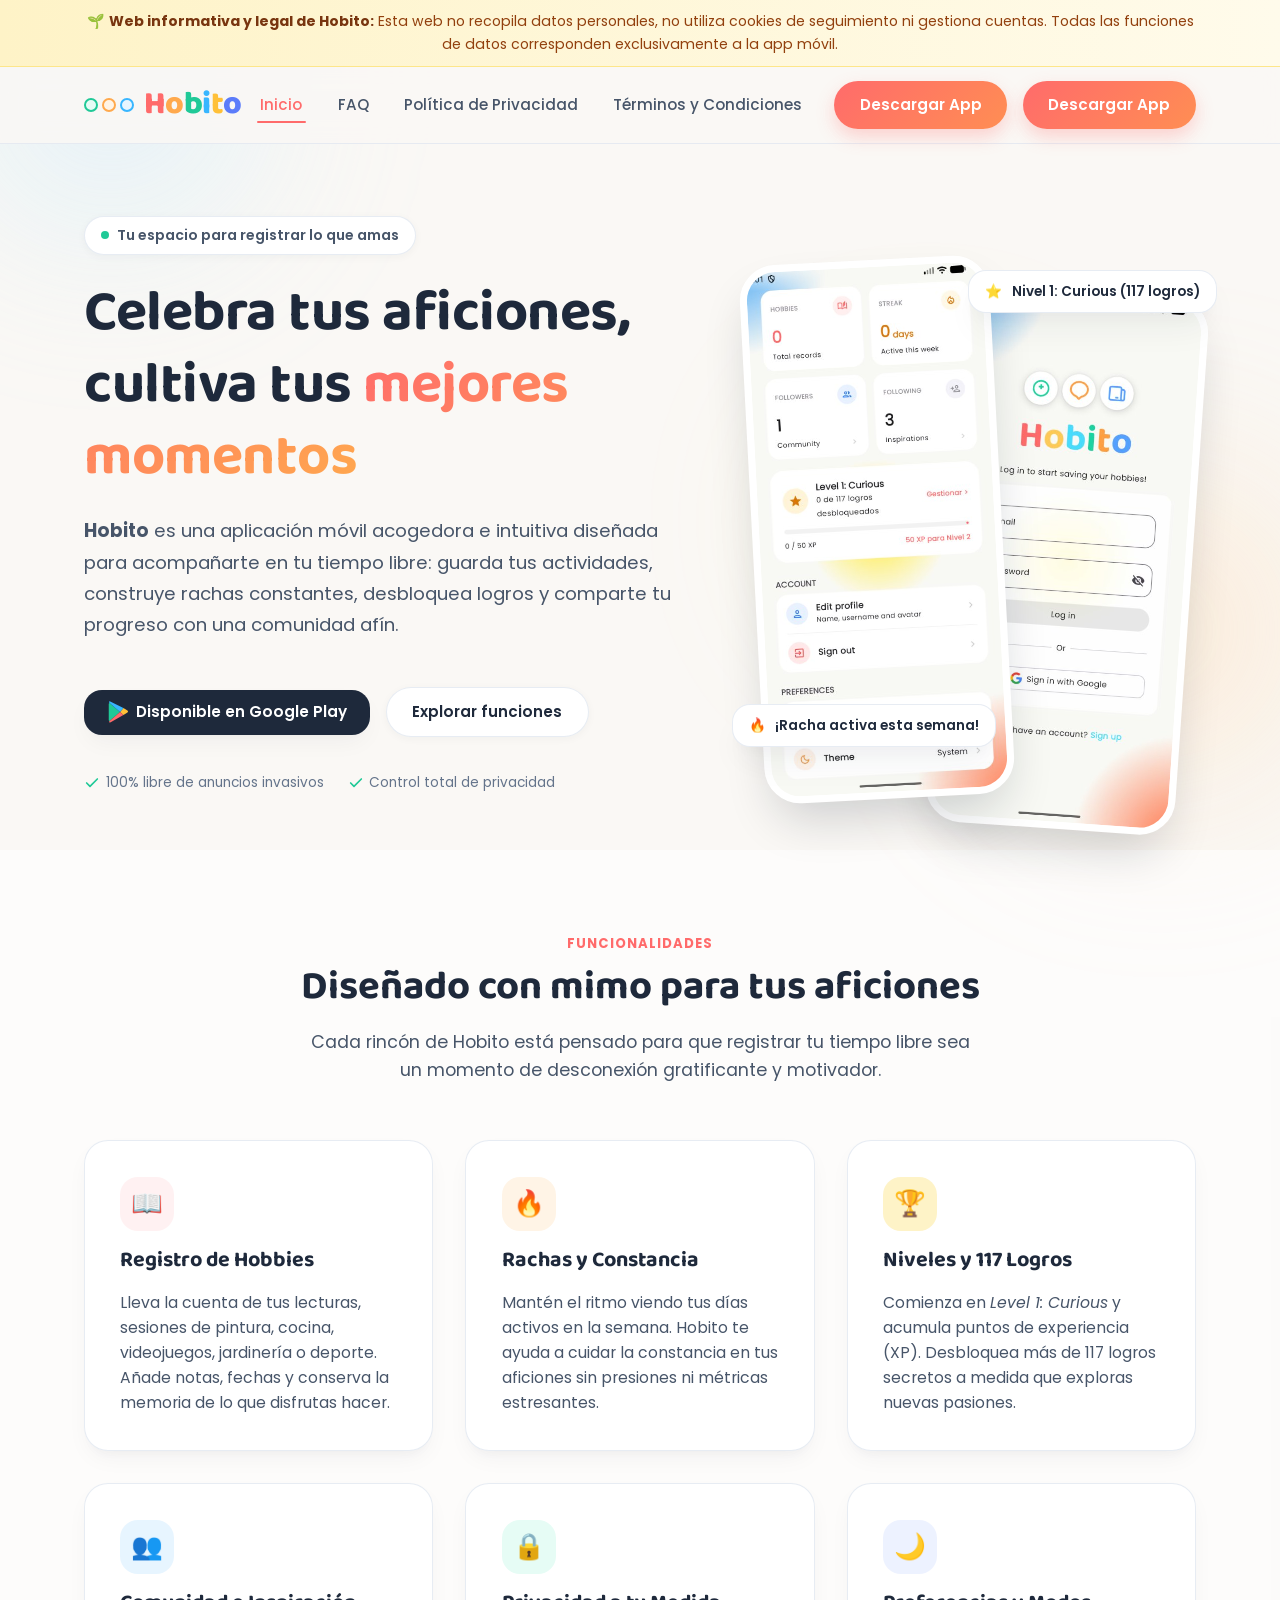
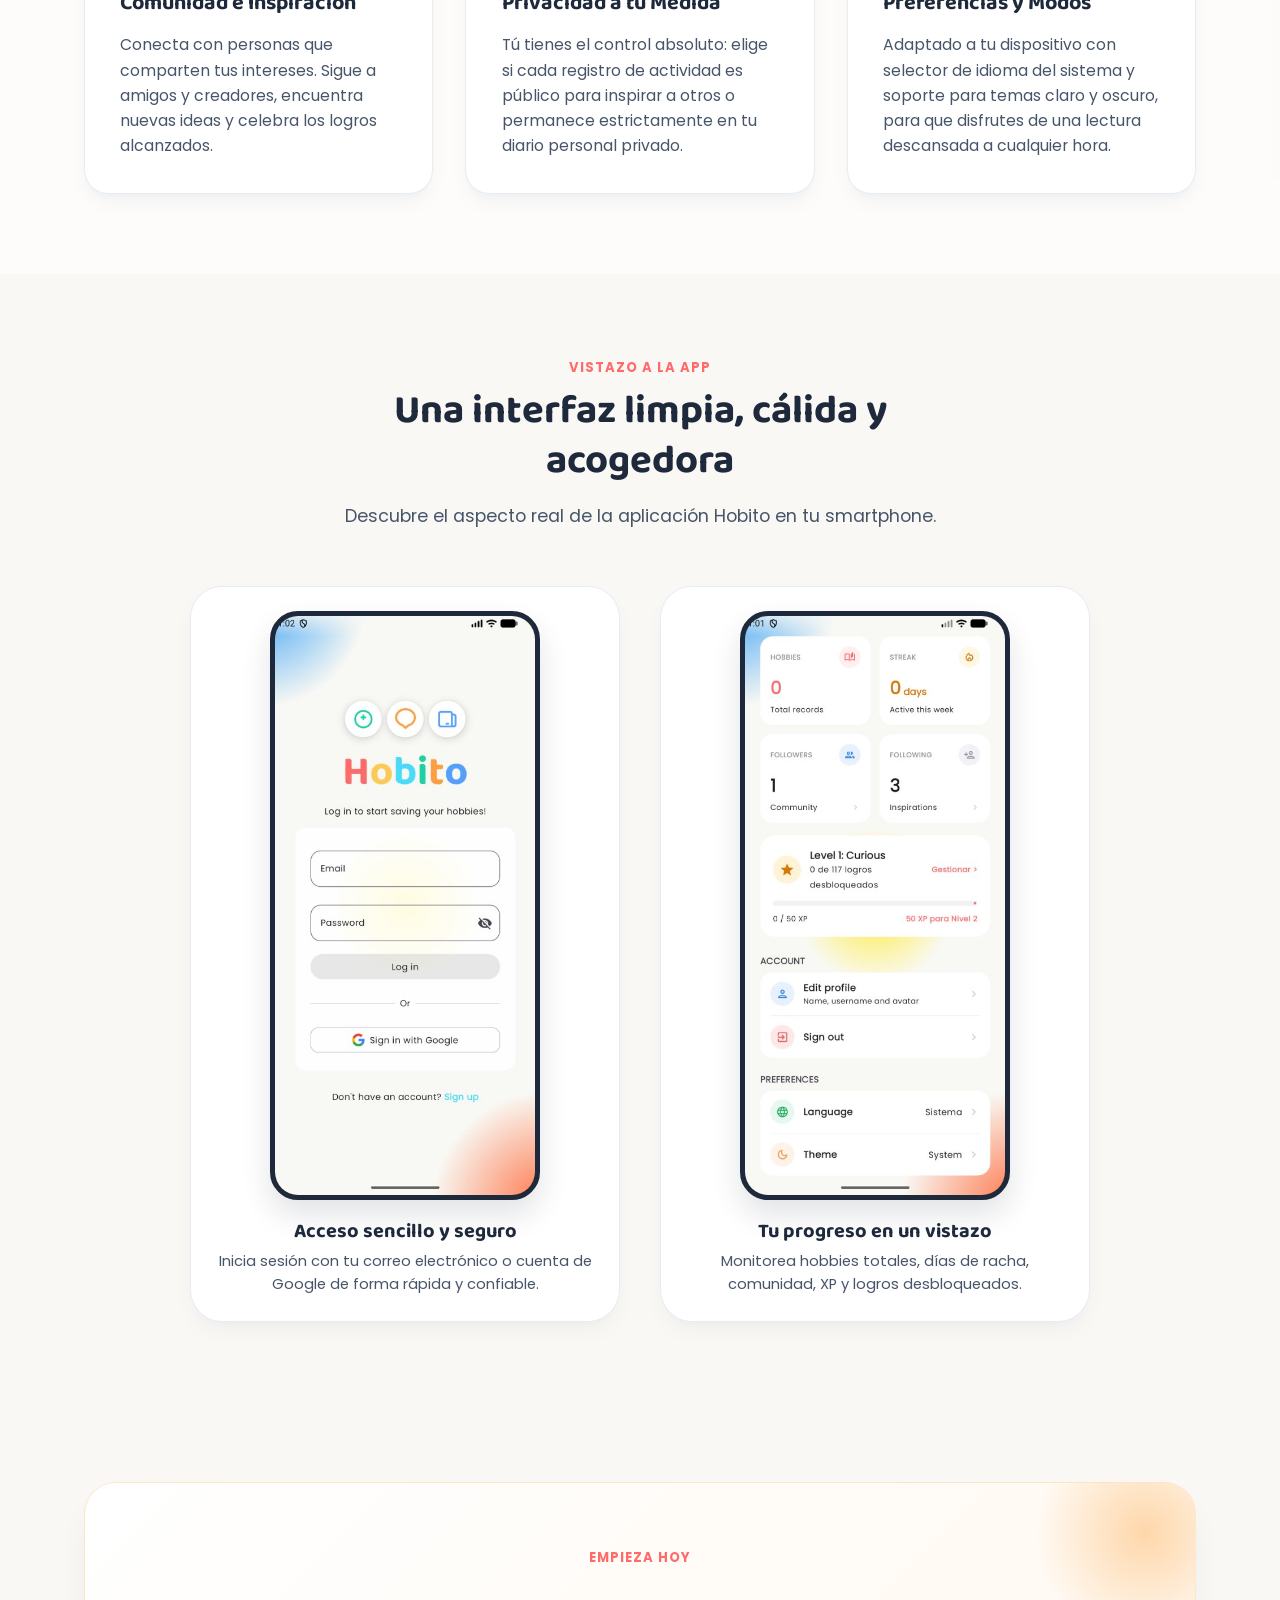
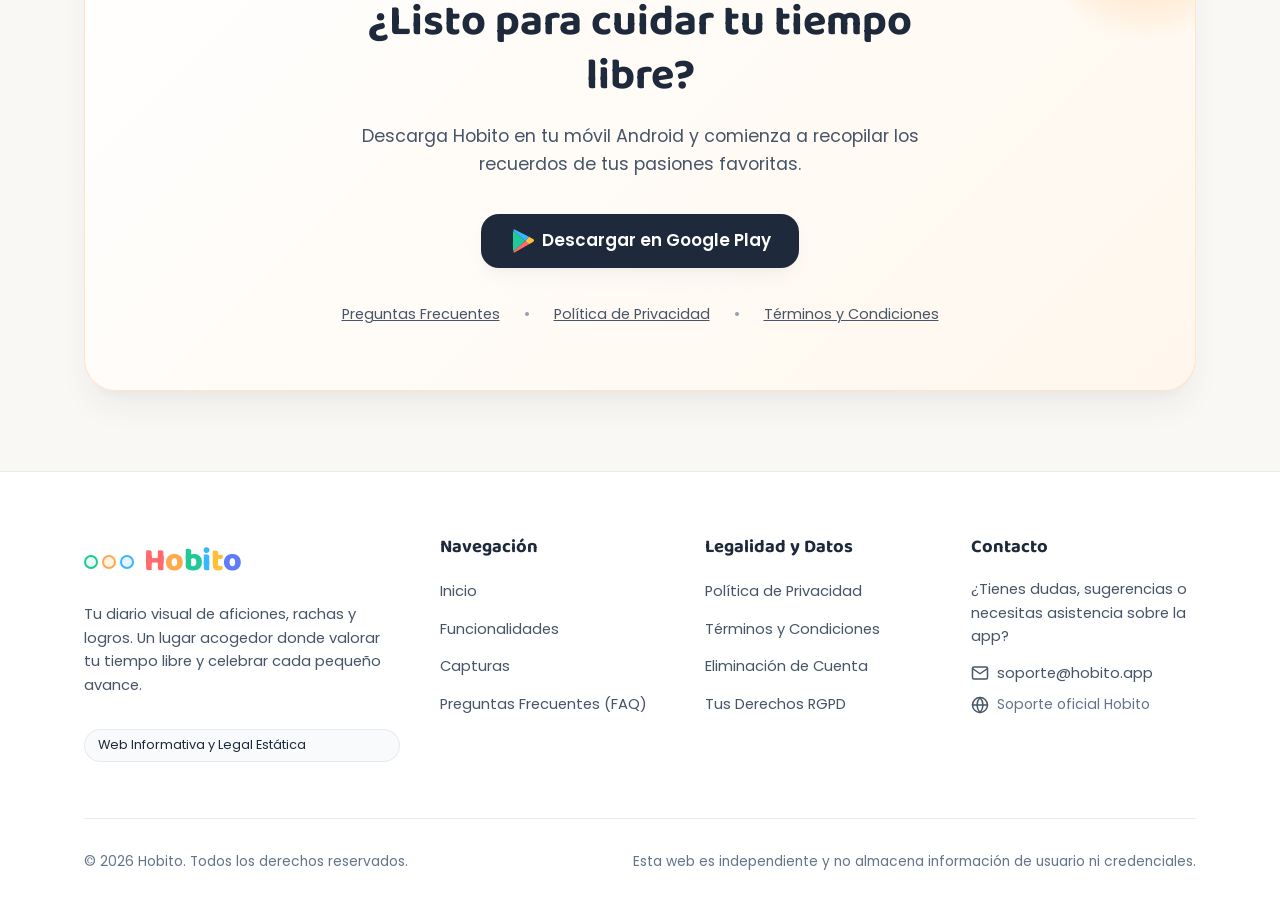
==== index.html @ b6a89dc4 "Create basic informative web" ====
<!DOCTYPE html>
<html lang="es">
<head>
  <meta charset="UTF-8">
  <meta name="viewport" content="width=device-width, initial-scale=1.0">
  <title>Hobito - Tu diario de hobbies, rachas y logros</title>
  <meta name="description" content="Hobito es la aplicación móvil para el registro y seguimiento de tus hobbies y aficiones. Controla tus rachas, desbloquea logros y comparte tu inspiración.">
  <meta name="keywords" content="Hobito, hobbies, seguimiento de hobbies, app de hábitos, rachas, logros, actividades personales">
  <meta name="author" content="Hobito">
  <meta name="robots" content="index, follow">

  <!-- Open Graph / Redes Sociales -->
  <meta property="og:type" content="website">
  <meta property="og:url" content="https://hobito.app/">
  <meta property="og:title" content="Hobito - Tu diario de hobbies, rachas y logros">
  <meta property="og:description" content="Descubre Hobito, la app móvil para registrar aficiones, medir rachas, desbloquear logros y conectar con entusiastas.">
  <meta property="og:image" content="assets/images/og-image.svg">

  <!-- Twitter Card -->
  <meta name="twitter:card" content="summary_large_image">
  <meta name="twitter:title" content="Hobito - App de seguimiento de hobbies">
  <meta name="twitter:description" content="Registra tus aficiones, desbloquea logros y cuida tu tiempo personal con Hobito.">
  <meta name="twitter:image" content="assets/images/og-image.svg">

  <!-- Favicon -->
  <link rel="icon" type="image/svg+xml" href="favicon.svg">
  <link rel="apple-touch-icon" href="favicon.svg">

  <!-- Estilos compartidos -->
  <link rel="stylesheet" href="assets/css/styles.css">
</head>
<body>

  <!-- Destellos ambientales inspirados en el diseño de la app -->
  <div class="ambient-glow ambient-glow-top-left" aria-hidden="true"></div>
  <div class="ambient-glow ambient-glow-bottom-right" aria-hidden="true"></div>
  <div class="ambient-glow ambient-glow-center" aria-hidden="true"></div>

  <!-- Banner informativo sobre naturaleza legal y estática -->
  <aside class="legal-disclaimer-banner" role="note">
    <div class="container">
      🌱 <strong>Web informativa y legal de Hobito:</strong> Esta web no recopila datos personales, no utiliza cookies de seguimiento ni gestiona cuentas. Todas las funciones de datos corresponden exclusivamente a la app móvil.
    </div>
  </aside>

  <!-- Barra de navegación principal -->
  <header class="site-header">
    <div class="container navbar">
      <a href="index.html" class="brand-logo" aria-label="Hobito - Inicio">
        <div class="brand-bubbles" aria-hidden="true">
          <span class="bubble-mini bubble-mint"></span>
          <span class="bubble-mini bubble-orange"></span>
          <span class="bubble-mini bubble-blue"></span>
        </div>
        <div class="brand-text">
          <span class="c-h">H</span><span class="c-o1">o</span><span class="c-b">b</span><span class="c-i">i</span><span class="c-t">t</span><span class="c-o2">o</span>
        </div>
      </a>

      <!-- Botón hamburguesa móvil -->
      <button class="nav-toggle" aria-label="Abrir menú de navegación" aria-expanded="false" aria-controls="primary-nav">
        <span></span>
        <span></span>
        <span></span>
      </button>

      <!-- Menú de enlaces -->
      <nav id="primary-nav" class="nav-menu" aria-label="Navegación principal">
        <a href="index.html" class="nav-link active" aria-current="page">Inicio</a>
        <a href="faq.html" class="nav-link">FAQ</a>
        <a href="privacy-policy.html" class="nav-link">Política de Privacidad</a>
        <a href="terms-and-conditions.html" class="nav-link">Términos y Condiciones</a>
        <div class="nav-cta-mobile">
          <a href="#descargar" class="btn btn-primary" style="width: 100%;">Descargar App</a>
        </div>
      </nav>

      <div class="nav-cta">
        <a href="#descargar" class="btn btn-primary">Descargar App</a>
      </div>
    </div>
  </header>

  <main id="main-content">
    <!-- Hero Section -->
    <section class="hero">
      <div class="container hero-grid">
        <div class="hero-content">
          <div class="pill-tag">
            <span class="icon-dot"></span>
            <span>Tu espacio para registrar lo que amas</span>
          </div>

          <h1 class="hero-title">
            Celebra tus aficiones, cultiva tus <span class="highlight-gradient">mejores momentos</span>
          </h1>

          <p class="hero-description">
            <strong>Hobito</strong> es una aplicación móvil acogedora e intuitiva diseñada para acompañarte en tu tiempo libre: guarda tus actividades, construye rachas constantes, desbloquea logros y comparte tu progreso con una comunidad afín.
          </p>

          <div class="hero-actions">
            <!-- Enlace a Google Play Store configurable -->
            <a href="https://play.google.com/store/apps/details?id=com.hobito.app" class="btn btn-play-store" data-play-store-link target="_blank" rel="noopener noreferrer" aria-label="Descargar Hobito en Google Play Store">
              <svg width="22" height="22" viewBox="0 0 24 24" fill="none" xmlns="http://www.w3.org/2000/svg" aria-hidden="true">
                <path d="M3.6 1.8L15.3 12L3.6 22.2C3.2 21.8 3 21.1 3 20.3V3.7C3 2.9 3.2 2.2 3.6 1.8Z" fill="#20C997"/>
                <path d="M15.3 12L19 15.2L23 12.9C24.4 12.1 24.4 10.8 23 10L19 7.7L15.3 12Z" fill="#FFC038"/>
                <path d="M3.6 1.8L15.3 12L19 7.7L4.6 0.6C4.2 0.3 3.9 0.3 3.6 0.5C3.3 0.7 3.6 1.8 3.6 1.8Z" fill="#38B6FF"/>
                <path d="M3.6 22.2L15.3 12L19 15.2L4.6 23.4C3.8 23.8 3.2 23.3 3.6 22.2Z" fill="#FF6B6B"/>
              </svg>
              <span>Disponible en Google Play</span>
            </a>

            <a href="#caracteristicas" class="btn btn-secondary">
              Explorar funciones
            </a>
          </div>

          <div class="hero-notes">
            <span class="hero-note-item">
              <svg width="16" height="16" viewBox="0 0 24 24" fill="none" stroke="#20C997" stroke-width="2.5" stroke-linecap="round" stroke-linejoin="round" aria-hidden="true"><polyline points="20 6 9 17 4 12"></polyline></svg>
              100% libre de anuncios invasivos
            </span>
            <span class="hero-note-item">
              <svg width="16" height="16" viewBox="0 0 24 24" fill="none" stroke="#20C997" stroke-width="2.5" stroke-linecap="round" stroke-linejoin="round" aria-hidden="true"><polyline points="20 6 9 17 4 12"></polyline></svg>
              Control total de privacidad
            </span>
          </div>
        </div>

        <!-- Visual Mockup con capturas reales -->
        <div class="hero-mockup-wrapper">
          <div class="screens-duo">
            <!-- Captura de Perfil y Niveles -->
            <div class="phone-card phone-card-front">
              <img src="assets/images/app-profile.jpg" alt="Pantalla de perfil, estadísticas y niveles en Hobito" width="250" height="540" loading="eager">
            </div>

            <!-- Captura de Bienvenida y Login -->
            <div class="phone-card phone-card-back">
              <img src="assets/images/app-login.jpg" alt="Pantalla de inicio de sesión de Hobito" width="250" height="540" loading="lazy">
            </div>

            <!-- Badges flotantes -->
            <div class="floating-badge floating-badge-1">
              <span>🔥</span>
              <span>¡Racha activa esta semana!</span>
            </div>

            <div class="floating-badge floating-badge-2">
              <span>⭐</span>
              <span>Nivel 1: Curious (117 logros)</span>
            </div>
          </div>
        </div>
      </div>
    </section>

    <!-- Sección de Funcionalidades Principales -->
    <section id="caracteristicas" class="section section-muted">
      <div class="container">
        <div class="section-header">
          <span class="section-badge">Funcionalidades</span>
          <h2 class="section-title">Diseñado con mimo para tus aficiones</h2>
          <p class="section-subtitle">
            Cada rincón de Hobito está pensado para que registrar tu tiempo libre sea un momento de desconexión gratificante y motivador.
          </p>
        </div>

        <div class="features-grid">
          <!-- Card 1 -->
          <article class="feature-card">
            <div class="feature-icon-box icon-box-coral">
              <span>📖</span>
            </div>
            <h3 class="feature-title">Registro de Hobbies</h3>
            <p class="feature-text">
              Lleva la cuenta de tus lecturas, sesiones de pintura, cocina, videojuegos, jardinería o deporte. Añade notas, fechas y conserva la memoria de lo que disfrutas hacer.
            </p>
          </article>

          <!-- Card 2 -->
          <article class="feature-card">
            <div class="feature-icon-box icon-box-peach">
              <span>🔥</span>
            </div>
            <h3 class="feature-title">Rachas y Constancia</h3>
            <p class="feature-text">
              Mantén el ritmo viendo tus días activos en la semana. Hobito te ayuda a cuidar la constancia en tus aficiones sin presiones ni métricas estresantes.
            </p>
          </article>

          <!-- Card 3 -->
          <article class="feature-card">
            <div class="feature-icon-box icon-box-amber">
              <span>🏆</span>
            </div>
            <h3 class="feature-title">Niveles y 117 Logros</h3>
            <p class="feature-text">
              Comienza en <em>Level 1: Curious</em> y acumula puntos de experiencia (XP). Desbloquea más de 117 logros secretos a medida que exploras nuevas pasiones.
            </p>
          </article>

          <!-- Card 4 -->
          <article class="feature-card">
            <div class="feature-icon-box icon-box-sky">
              <span>👥</span>
            </div>
            <h3 class="feature-title">Comunidad e Inspiración</h3>
            <p class="feature-text">
              Conecta con personas que comparten tus intereses. Sigue a amigos y creadores, encuentra nuevas ideas y celebra los logros alcanzados.
            </p>
          </article>

          <!-- Card 5 -->
          <article class="feature-card">
            <div class="feature-icon-box icon-box-mint">
              <span>🔒</span>
            </div>
            <h3 class="feature-title">Privacidad a tu Medida</h3>
            <p class="feature-text">
              Tú tienes el control absoluto: elige si cada registro de actividad es público para inspirar a otros o permanece estrictamente en tu diario personal privado.
            </p>
          </article>

          <!-- Card 6 -->
          <article class="feature-card">
            <div class="feature-icon-box icon-box-royal">
              <span>🌙</span>
            </div>
            <h3 class="feature-title">Preferencias y Modos</h3>
            <p class="feature-text">
              Adaptado a tu dispositivo con selector de idioma del sistema y soporte para temas claro y oscuro, para que disfrutes de una lectura descansada a cualquier hora.
            </p>
          </article>
        </div>
      </div>
    </section>

    <!-- Sección de Capturas de Pantalla -->
    <section id="capturas" class="section screenshots-section">
      <div class="container">
        <div class="section-header">
          <span class="section-badge">Vistazo a la App</span>
          <h2 class="section-title">Una interfaz limpia, cálida y acogedora</h2>
          <p class="section-subtitle">
            Descubre el aspecto real de la aplicación Hobito en tu smartphone.
          </p>
        </div>

        <div class="screenshots-grid">
          <!-- Captura 1 -->
          <div class="screenshot-item">
            <div class="screenshot-frame">
              <img src="assets/images/app-login.jpg" alt="Captura de pantalla de bienvenida y login en Hobito" width="270" height="580" loading="lazy">
            </div>
            <div class="screenshot-caption">
              <h4>Acceso sencillo y seguro</h4>
              <p>Inicia sesión con tu correo electrónico o cuenta de Google de forma rápida y confiable.</p>
            </div>
          </div>

          <!-- Captura 2 -->
          <div class="screenshot-item">
            <div class="screenshot-frame">
              <img src="assets/images/app-profile.jpg" alt="Captura de pantalla del perfil y niveles de Hobito" width="270" height="580" loading="lazy">
            </div>
            <div class="screenshot-caption">
              <h4>Tu progreso en un vistazo</h4>
              <p>Monitorea hobbies totales, días de racha, comunidad, XP y logros desbloqueados.</p>
            </div>
          </div>
        </div>
      </div>
    </section>

    <!-- Sección de Llamada a la Acción (CTA Descarga) -->
    <section id="descargar" class="section">
      <div class="container">
        <div class="cta-box">
          <div class="cta-inner">
            <span class="section-badge">Empieza hoy</span>
            <h2 class="cta-title">¿Listo para cuidar tu tiempo libre?</h2>
            <p class="cta-text">
              Descarga Hobito en tu móvil Android y comienza a recopilar los recuerdos de tus pasiones favoritas.
            </p>

            <a href="https://play.google.com/store/apps/details?id=com.hobito.app" class="btn btn-play-store" data-play-store-link target="_blank" rel="noopener noreferrer" style="font-size: 1.05rem; padding: 0.85rem 1.8rem;">
              <svg width="24" height="24" viewBox="0 0 24 24" fill="none" xmlns="http://www.w3.org/2000/svg" aria-hidden="true">
                <path d="M3.6 1.8L15.3 12L3.6 22.2C3.2 21.8 3 21.1 3 20.3V3.7C3 2.9 3.2 2.2 3.6 1.8Z" fill="#20C997"/>
                <path d="M15.3 12L19 15.2L23 12.9C24.4 12.1 24.4 10.8 23 10L19 7.7L15.3 12Z" fill="#FFC038"/>
                <path d="M3.6 1.8L15.3 12L19 7.7L4.6 0.6C4.2 0.3 3.9 0.3 3.6 0.5C3.3 0.7 3.6 1.8 3.6 1.8Z" fill="#38B6FF"/>
                <path d="M3.6 22.2L15.3 12L19 15.2L4.6 23.4C3.8 23.8 3.2 23.3 3.6 22.2Z" fill="#FF6B6B"/>
              </svg>
              <span>Descargar en Google Play</span>
            </a>

            <div style="display: flex; gap: 1.5rem; flex-wrap: wrap; justify-content: center; margin-top: 1rem; font-size: 0.9rem;">
              <a href="faq.html" style="color: var(--text-secondary); text-decoration: underline;">Preguntas Frecuentes</a>
              <span style="color: var(--text-light);">•</span>
              <a href="privacy-policy.html" style="color: var(--text-secondary); text-decoration: underline;">Política de Privacidad</a>
              <span style="color: var(--text-light);">•</span>
              <a href="terms-and-conditions.html" style="color: var(--text-secondary); text-decoration: underline;">Términos y Condiciones</a>
            </div>
          </div>
        </div>
      </div>
    </section>
  </main>

  <!-- Pie de página común -->
  <footer class="site-footer">
    <div class="container">
      <div class="footer-grid">
        <!-- Columna 1: Marca -->
        <div class="footer-brand">
          <a href="index.html" class="brand-logo" aria-label="Hobito - Inicio">
            <div class="brand-bubbles" aria-hidden="true">
              <span class="bubble-mini bubble-mint"></span>
              <span class="bubble-mini bubble-orange"></span>
              <span class="bubble-mini bubble-blue"></span>
            </div>
            <div class="brand-text">
              <span class="c-h">H</span><span class="c-o1">o</span><span class="c-b">b</span><span class="c-i">i</span><span class="c-t">t</span><span class="c-o2">o</span>
            </div>
          </a>
          <p class="footer-description">
            Tu diario visual de aficiones, rachas y logros. Un lugar acogedor donde valorar tu tiempo libre y celebrar cada pequeño avance.
          </p>
          <span class="footer-legal-tag">Web Informativa y Legal Estática</span>
        </div>

        <!-- Columna 2: Navegación -->
        <div>
          <h4 class="footer-col-title">Navegación</h4>
          <ul class="footer-links">
            <li><a href="index.html" class="footer-link">Inicio</a></li>
            <li><a href="#caracteristicas" class="footer-link">Funcionalidades</a></li>
            <li><a href="#capturas" class="footer-link">Capturas</a></li>
            <li><a href="faq.html" class="footer-link">Preguntas Frecuentes (FAQ)</a></li>
          </ul>
        </div>

        <!-- Columna 3: Información Legal -->
        <div>
          <h4 class="footer-col-title">Legalidad y Datos</h4>
          <ul class="footer-links">
            <li><a href="privacy-policy.html" class="footer-link">Política de Privacidad</a></li>
            <li><a href="terms-and-conditions.html" class="footer-link">Términos y Condiciones</a></li>
            <li><a href="privacy-policy.html#eliminacion-cuenta" class="footer-link">Eliminación de Cuenta</a></li>
            <li><a href="privacy-policy.html#derechos-rgpd" class="footer-link">Tus Derechos RGPD</a></li>
          </ul>
        </div>

        <!-- Columna 4: Contacto y Soporte -->
        <div>
          <h4 class="footer-col-title">Contacto</h4>
          <p class="footer-description" style="margin-bottom: 0.8rem;">
            ¿Tienes dudas, sugerencias o necesitas asistencia sobre la app?
          </p>
          <!-- Correo configurable -->
          <div class="footer-contact-item">
            <svg width="18" height="18" viewBox="0 0 24 24" fill="none" stroke="currentColor" stroke-width="2" stroke-linecap="round" stroke-linejoin="round" aria-hidden="true"><path d="M4 4h16c1.1 0 2 .9 2 2v12c0 1.1-.9 2-2 2H4c-1.1 0-2-.9-2-2V6c0-1.1.9-2 2-2z"></path><polyline points="22,6 12,13 2,6"></polyline></svg>
            <a href="mailto:soporte@hobito.app" class="footer-link">soporte@hobito.app</a>
          </div>
          <div class="footer-contact-item">
            <svg width="18" height="18" viewBox="0 0 24 24" fill="none" stroke="currentColor" stroke-width="2" stroke-linecap="round" stroke-linejoin="round" aria-hidden="true"><circle cx="12" cy="12" r="10"></circle><line x1="2" y1="12" x2="22" y2="12"></line><path d="M12 2a15.3 15.3 0 0 1 4 10 15.3 15.3 0 0 1-4 10 15.3 15.3 0 0 1-4-10 15.3 15.3 0 0 1 4-10z"></path></svg>
            <span style="color: var(--text-muted); font-size: 0.88rem;">Soporte oficial Hobito</span>
          </div>
        </div>
      </div>

      <div class="footer-bottom">
        <div>
          © <span id="current-year">2026</span> Hobito. Todos los derechos reservados.
        </div>
        <div>
          Esta web es independiente y no almacena información de usuario ni credenciales.
        </div>
      </div>
    </div>
  </footer>

  <script src="assets/js/main.js"></script>
</body>
</html>
---- assets/css/styles.css ----
/* ==========================================================================
   Hobito Web - Estilos Globales y Compartidos
   Identidad visual natural, acogedora, moderna y redondeada.
   ========================================================================== */

@import url('https://fonts.googleapis.com/css2?family=Baloo+2:wght@500;600;700;800&family=Poppins:wght@300;400;500;600;700&display=swap');

:root {
  /* Paleta cromática Hobito */
  --color-coral: #FF6B6B;
  --color-peach: #FFA94D;
  --color-mint: #20C997;
  --color-sky: #38B6FF;
  --color-amber: #FFC038;
  --color-royal: #5C7CFA;

  /* Fondos y superficies */
  --bg-page: #FAF8F5;
  --bg-card: #FFFFFF;
  --bg-card-muted: #F8FAFC;
  --bg-card-hover: #FFFFFF;
  --border-card: rgba(226, 232, 240, 0.8);
  --border-focus: #38B6FF;

  /* Texto */
  --text-primary: #1E293B;
  --text-secondary: #475569;
  --text-muted: #64748B;
  --text-light: #94A3B8;

  /* Acentos de estado */
  --badge-coral-bg: #FFF1F2;
  --badge-coral-text: #E11D48;
  --badge-mint-bg: #ECFDF5;
  --badge-mint-text: #059669;
  --badge-amber-bg: #FEF3C7;
  --badge-amber-text: #D97706;
  --badge-sky-bg: #E0F2FE;
  --badge-sky-text: #0284C7;

  /* Tipografías */
  --font-heading: 'Baloo 2', cursive, -apple-system, BlinkMacSystemFont, sans-serif;
  --font-body: 'Poppins', -apple-system, BlinkMacSystemFont, sans-serif;

  /* Sombras */
  --shadow-sm: 0 2px 8px rgba(30, 41, 59, 0.04);
  --shadow-md: 0 10px 25px -5px rgba(30, 41, 59, 0.05), 0 8px 10px -6px rgba(30, 41, 59, 0.03);
  --shadow-lg: 0 20px 35px -8px rgba(30, 41, 59, 0.07), 0 10px 15px -5px rgba(30, 41, 59, 0.03);
  --shadow-floating: 0 25px 50px -12px rgba(255, 107, 107, 0.15);

  /* Bordes redondeados */
  --radius-sm: 12px;
  --radius-md: 18px;
  --radius-lg: 24px;
  --radius-xl: 32px;
  --radius-pill: 9999px;

  /* Contenedor */
  --max-width: 1160px;
  --transition: all 0.25s cubic-bezier(0.16, 1, 0.3, 1);
}

/* Reseteo básico */
*, *::before, *::after {
  box-sizing: border-box;
  margin: 0;
  padding: 0;
}

html {
  scroll-behavior: smooth;
  font-size: 16px;
  -webkit-text-size-adjust: 100%;
}

body {
  font-family: var(--font-body);
  background-color: var(--bg-page);
  color: var(--text-primary);
  line-height: 1.6;
  min-height: 100vh;
  display: flex;
  flex-direction: column;
  position: relative;
  overflow-x: hidden;
}

/* Destellos de fondo (Ambient Glows inspirados en la app) */
.ambient-glow {
  position: fixed;
  border-radius: 50%;
  filter: blur(90px);
  pointer-events: none;
  z-index: -1;
  opacity: 0.6;
}

.ambient-glow-top-left {
  top: -100px;
  left: -80px;
  width: 380px;
  height: 380px;
  background: radial-gradient(circle, #BAE6FD 0%, rgba(186, 230, 253, 0) 70%);
}

.ambient-glow-bottom-right {
  bottom: 50px;
  right: -100px;
  width: 440px;
  height: 440px;
  background: radial-gradient(circle, #FED7AA 0%, rgba(254, 215, 170, 0) 70%);
  opacity: 0.55;
}

.ambient-glow-center {
  top: 40%;
  left: 60%;
  width: 320px;
  height: 320px;
  background: radial-gradient(circle, #FEF08A 0%, rgba(254, 240, 138, 0) 70%);
  opacity: 0.35;
}

/* Tipografía base */
h1, h2, h3, h4, h5, h6 {
  font-family: var(--font-heading);
  color: var(--text-primary);
  font-weight: 700;
  line-height: 1.25;
}

h1 { font-size: clamp(2.2rem, 5vw, 3.5rem); }
h2 { font-size: clamp(1.8rem, 3.5vw, 2.5rem); }
h3 { font-size: clamp(1.3rem, 2.5vw, 1.7rem); }
h4 { font-size: 1.2rem; }

p {
  color: var(--text-secondary);
  font-size: 1.05rem;
  margin-bottom: 1rem;
}

p:last-child {
  margin-bottom: 0;
}

a {
  color: var(--color-coral);
  text-decoration: none;
  transition: var(--transition);
}

a:hover {
  color: #E11D48;
}

img {
  max-width: 100%;
  height: auto;
  display: block;
}

/* Contenedor estándar */
.container {
  width: 100%;
  max-width: var(--max-width);
  margin-left: auto;
  margin-right: auto;
  padding-left: 1.5rem;
  padding-right: 1.5rem;
}

/* ==========================================================================
   Barra de Navegación (Header / Navbar)
   ========================================================================== */
.site-header {
  position: sticky;
  top: 0;
  z-index: 100;
  background: rgba(250, 248, 245, 0.88);
  backdrop-filter: blur(14px);
  -webkit-backdrop-filter: blur(14px);
  border-bottom: 1px solid rgba(226, 232, 240, 0.8);
  transition: var(--transition);
}

.navbar {
  display: flex;
  align-items: center;
  justify-content: space-between;
  height: 76px;
}

.brand-logo {
  display: flex;
  align-items: center;
  gap: 0.6rem;
  text-decoration: none;
}

.brand-bubbles {
  display: flex;
  align-items: center;
  gap: 4px;
}

.bubble-mini {
  width: 14px;
  height: 14px;
  border-radius: 50%;
  border: 2px solid;
}
.bubble-mint { border-color: var(--color-mint); background: #E6FCF5; }
.bubble-orange { border-color: var(--color-peach); background: #FFF4E6; }
.bubble-blue { border-color: var(--color-sky); background: #E7F5FF; }

.brand-text {
  font-family: var(--font-heading);
  font-size: 2rem;
  font-weight: 800;
  letter-spacing: -0.5px;
  display: flex;
}

.brand-text .c-h { color: var(--color-coral); }
.brand-text .c-o1 { color: var(--color-peach); }
.brand-text .c-b { color: var(--color-mint); }
.brand-text .c-i { color: var(--color-sky); }
.brand-text .c-t { color: var(--color-amber); }
.brand-text .c-o2 { color: var(--color-royal); }

/* Enlaces del Navbar */
.nav-menu {
  display: flex;
  align-items: center;
  list-style: none;
  gap: 1.8rem;
}

.nav-link {
  font-family: var(--font-body);
  font-size: 0.95rem;
  font-weight: 500;
  color: var(--text-secondary);
  position: relative;
  padding: 0.4rem 0.2rem;
  transition: var(--transition);
}

.nav-link:hover,
.nav-link.active {
  color: var(--color-coral);
}

.nav-link.active::after {
  content: '';
  position: absolute;
  bottom: 0;
  left: 0;
  right: 0;
  height: 2.5px;
  background: var(--color-coral);
  border-radius: var(--radius-pill);
}

/* Botones */
.btn {
  display: inline-flex;
  align-items: center;
  justify-content: center;
  gap: 0.5rem;
  font-family: var(--font-body);
  font-size: 0.95rem;
  font-weight: 600;
  padding: 0.75rem 1.6rem;
  border-radius: var(--radius-pill);
  transition: var(--transition);
  cursor: pointer;
  border: none;
  text-decoration: none;
}

.btn-primary {
  background: linear-gradient(135deg, var(--color-coral) 0%, #FF8E53 100%);
  color: #FFFFFF;
  box-shadow: 0 8px 18px rgba(255, 107, 107, 0.28);
}

.btn-primary:hover {
  background: linear-gradient(135deg, #F05353 0%, #FF7A38 100%);
  color: #FFFFFF;
  transform: translateY(-2px);
  box-shadow: 0 12px 24px rgba(255, 107, 107, 0.35);
}

.btn-secondary {
  background: #FFFFFF;
  color: var(--text-primary);
  border: 1.5px solid var(--border-card);
  box-shadow: var(--shadow-sm);
}

.btn-secondary:hover {
  background: var(--bg-card-muted);
  border-color: var(--text-muted);
  color: var(--text-primary);
  transform: translateY(-2px);
}

.btn-play-store {
  background: #1E293B;
  color: #FFFFFF;
  padding: 0.65rem 1.4rem;
  border-radius: var(--radius-md);
  box-shadow: var(--shadow-md);
}

.btn-play-store:hover {
  background: #0F172A;
  color: #FFFFFF;
  transform: translateY(-2px);
  box-shadow: var(--shadow-lg);
}

/* Hamburguesa móvil */
.nav-toggle {
  display: none;
  background: transparent;
  border: none;
  cursor: pointer;
  padding: 0.5rem;
  width: 44px;
  height: 44px;
  position: relative;
  border-radius: var(--radius-sm);
}

.nav-toggle span {
  display: block;
  width: 24px;
  height: 2.5px;
  background: var(--text-primary);
  margin: 5px auto;
  border-radius: 2px;
  transition: var(--transition);
}

.nav-toggle.active span:nth-child(1) {
  transform: translateY(7.5px) rotate(45deg);
}
.nav-toggle.active span:nth-child(2) {
  opacity: 0;
}
.nav-toggle.active span:nth-child(3) {
  transform: translateY(-7.5px) rotate(-45deg);
}

/* ==========================================================================
   Banner Informativo (Aclaración Legal y No Recopilación)
   ========================================================================== */
.legal-disclaimer-banner {
  background: linear-gradient(90deg, #FEF3C7 0%, #FFFBEB 100%);
  border-bottom: 1px solid #FDE68A;
  padding: 0.65rem 1rem;
  font-size: 0.88rem;
  color: #92400E;
  text-align: center;
}

.legal-disclaimer-banner strong {
  color: #78350F;
}

/* ==========================================================================
   Hero Section (Inicio)
   ========================================================================== */
.hero {
  padding: 4.5rem 0 3.5rem;
  position: relative;
}

.hero-grid {
  display: grid;
  grid-template-columns: 1.15fr 0.85fr;
  gap: 3.5rem;
  align-items: center;
}

.hero-content {
  display: flex;
  flex-direction: column;
  gap: 1.4rem;
}

.pill-tag {
  display: inline-flex;
  align-items: center;
  gap: 0.5rem;
  background: #FFFFFF;
  border: 1px solid var(--border-card);
  padding: 0.45rem 1rem;
  border-radius: var(--radius-pill);
  font-size: 0.88rem;
  font-weight: 600;
  color: var(--text-secondary);
  width: fit-content;
  box-shadow: var(--shadow-sm);
}

.pill-tag .icon-dot {
  width: 8px;
  height: 8px;
  border-radius: 50%;
  background: var(--color-mint);
}

.hero-title {
  font-size: clamp(2.4rem, 4.5vw, 3.8rem);
  letter-spacing: -0.5px;
  color: var(--text-primary);
}

.hero-title .highlight-coral {
  color: var(--color-coral);
}

.hero-title .highlight-gradient {
  background: linear-gradient(135deg, var(--color-coral) 0%, var(--color-peach) 100%);
  -webkit-background-clip: text;
  -webkit-text-fill-color: transparent;
}

.hero-description {
  font-size: 1.15rem;
  color: var(--text-secondary);
  line-height: 1.7;
}

.hero-actions {
  display: flex;
  align-items: center;
  gap: 1rem;
  flex-wrap: wrap;
  margin-top: 0.5rem;
}

.hero-notes {
  display: flex;
  align-items: center;
  gap: 1.5rem;
  margin-top: 0.8rem;
  font-size: 0.85rem;
  color: var(--text-muted);
}

.hero-note-item {
  display: inline-flex;
  align-items: center;
  gap: 0.35rem;
}

/* Showcase visual / Mockup de Pantallas */
.hero-mockup-wrapper {
  position: relative;
  display: flex;
  justify-content: center;
  align-items: center;
}

.screens-duo {
  position: relative;
  width: 100%;
  max-width: 440px;
  height: 520px;
  display: flex;
  justify-content: center;
}

.phone-card {
  position: absolute;
  width: 250px;
  border-radius: 36px;
  overflow: hidden;
  box-shadow: 0 25px 50px -12px rgba(15, 23, 42, 0.2);
  border: 7px solid #FFFFFF;
  background: #FFFFFF;
  transition: var(--transition);
}

.phone-card img {
  width: 100%;
  height: auto;
  display: block;
}

.phone-card-front {
  left: 0;
  top: 15px;
  z-index: 2;
  transform: rotate(-3deg);
}

.phone-card-back {
  right: 0;
  top: 45px;
  z-index: 1;
  transform: rotate(4deg);
}

.phone-card:hover {
  transform: translateY(-6px) scale(1.02);
  z-index: 5;
  box-shadow: 0 30px 60px -15px rgba(15, 23, 42, 0.25);
}

/* Insignias flotantes en mockup */
.floating-badge {
  position: absolute;
  background: #FFFFFF;
  padding: 0.6rem 1rem;
  border-radius: var(--radius-md);
  box-shadow: var(--shadow-lg);
  border: 1px solid var(--border-card);
  display: flex;
  align-items: center;
  gap: 0.6rem;
  z-index: 10;
  font-size: 0.85rem;
  font-weight: 600;
  animation: floatUpDown 4s ease-in-out infinite;
}

.floating-badge-1 {
  bottom: 18px;
  left: -20px;
  animation-delay: 0s;
}

.floating-badge-2 {
  top: 25px;
  right: -25px;
  animation-delay: 2s;
}

@keyframes floatUpDown {
  0%, 100% { transform: translateY(0); }
  50% { transform: translateY(-8px); }
}

/* ==========================================================================
   Secciones y Títulos
   ========================================================================== */
.section {
  padding: 5rem 0;
}

.section-muted {
  background-color: rgba(255, 255, 255, 0.55);
}

.section-header {
  text-align: center;
  max-width: 680px;
  margin: 0 auto 3.5rem auto;
}

.section-badge {
  display: inline-block;
  font-family: var(--font-body);
  font-size: 0.82rem;
  font-weight: 700;
  text-transform: uppercase;
  letter-spacing: 1px;
  color: var(--color-coral);
  margin-bottom: 0.5rem;
}

.section-title {
  margin-bottom: 1rem;
}

.section-subtitle {
  font-size: 1.1rem;
  color: var(--text-secondary);
}

/* ==========================================================================
   Tarjetas de Características (Features Grid)
   ========================================================================== */
.features-grid {
  display: grid;
  grid-template-columns: repeat(auto-fit, minmax(320px, 1fr));
  gap: 2rem;
}

.feature-card {
  background: var(--bg-card);
  border-radius: var(--radius-lg);
  padding: 2.2rem;
  border: 1px solid var(--border-card);
  box-shadow: var(--shadow-md);
  transition: var(--transition);
  display: flex;
  flex-direction: column;
  gap: 1rem;
  position: relative;
}

.feature-card:hover {
  transform: translateY(-5px);
  box-shadow: var(--shadow-lg);
  border-color: rgba(203, 213, 225, 1);
}

.feature-icon-box {
  width: 54px;
  height: 54px;
  border-radius: var(--radius-md);
  display: flex;
  align-items: center;
  justify-content: center;
  font-size: 1.6rem;
}

.icon-box-coral { background: #FFF1F2; color: var(--color-coral); }
.icon-box-peach { background: #FFF4E6; color: var(--color-peach); }
.icon-box-mint { background: #E6FCF5; color: var(--color-mint); }
.icon-box-sky { background: #E7F5FF; color: var(--color-sky); }
.icon-box-amber { background: #FEF3C7; color: #D97706; }
.icon-box-royal { background: #EDF2FF; color: var(--color-royal); }

.feature-title {
  font-size: 1.35rem;
  color: var(--text-primary);
}

.feature-text {
  font-size: 0.98rem;
  color: var(--text-secondary);
  line-height: 1.6;
}

/* ==========================================================================
   Galería / Capturas de Pantalla
   ========================================================================== */
.screenshots-section {
  position: relative;
}

.screenshots-grid {
  display: grid;
  grid-template-columns: repeat(auto-fit, minmax(300px, 1fr));
  gap: 2.5rem;
  max-width: 900px;
  margin: 0 auto;
}

.screenshot-item {
  background: #FFFFFF;
  border-radius: var(--radius-xl);
  padding: 1.5rem;
  border: 1px solid var(--border-card);
  box-shadow: var(--shadow-md);
  text-align: center;
  display: flex;
  flex-direction: column;
  align-items: center;
  gap: 1.2rem;
  transition: var(--transition);
}

.screenshot-item:hover {
  transform: translateY(-4px);
  box-shadow: var(--shadow-lg);
}

.screenshot-frame {
  width: 100%;
  max-width: 270px;
  border-radius: 28px;
  overflow: hidden;
  box-shadow: 0 15px 30px rgba(15, 23, 42, 0.12);
  border: 5px solid #1E293B;
  background: #000000;
}

.screenshot-frame img {
  width: 100%;
  height: auto;
  display: block;
}

.screenshot-caption h4 {
  font-size: 1.25rem;
  margin-bottom: 0.35rem;
}

.screenshot-caption p {
  font-size: 0.92rem;
  color: var(--text-secondary);
}

/* ==========================================================================
   Llamada a la Acción (CTA de Descarga)
   ========================================================================== */
.cta-box {
  background: linear-gradient(135deg, #FFFFFF 0%, #FFF7ED 100%);
  border-radius: var(--radius-xl);
  padding: 4rem 2.5rem;
  border: 1px solid rgba(254, 215, 170, 0.6);
  box-shadow: var(--shadow-lg);
  text-align: center;
  position: relative;
  overflow: hidden;
}

.cta-box::before {
  content: '';
  position: absolute;
  top: -60px;
  right: -60px;
  width: 220px;
  height: 220px;
  background: radial-gradient(circle, #FED7AA 0%, transparent 70%);
  border-radius: 50%;
  pointer-events: none;
}

.cta-inner {
  max-width: 650px;
  margin: 0 auto;
  position: relative;
  z-index: 2;
  display: flex;
  flex-direction: column;
  align-items: center;
  gap: 1.2rem;
}

.cta-title {
  font-size: clamp(2rem, 3.5vw, 2.7rem);
}

.cta-text {
  font-size: 1.1rem;
  color: var(--text-secondary);
}

/* ==========================================================================
   Componente Acordeón (FAQ)
   ========================================================================== */
.faq-container {
  max-width: 820px;
  margin: 0 auto;
  display: flex;
  flex-direction: column;
  gap: 1rem;
}

.faq-category-title {
  margin: 2.5rem 0 1rem;
  font-size: 1.45rem;
  display: flex;
  align-items: center;
  gap: 0.6rem;
  color: var(--text-primary);
}

.faq-category-title:first-child {
  margin-top: 0;
}

.accordion-item {
  background: var(--bg-card);
  border-radius: var(--radius-md);
  border: 1px solid var(--border-card);
  box-shadow: var(--shadow-sm);
  overflow: hidden;
  transition: var(--transition);
}

.accordion-item:hover {
  border-color: #CBD5E1;
}

.accordion-item.active {
  border-color: #FED7AA;
  box-shadow: var(--shadow-md);
}

.accordion-header {
  width: 100%;
  background: transparent;
  border: none;
  padding: 1.3rem 1.6rem;
  display: flex;
  align-items: center;
  justify-content: space-between;
  text-align: left;
  cursor: pointer;
  font-family: var(--font-heading);
  font-size: 1.15rem;
  font-weight: 600;
  color: var(--text-primary);
  gap: 1rem;
  transition: var(--transition);
}

.accordion-header:hover {
  color: var(--color-coral);
}

.accordion-item.active .accordion-header {
  color: var(--color-coral);
}

.accordion-icon {
  width: 28px;
  height: 28px;
  min-width: 28px;
  border-radius: 50%;
  background: var(--bg-card-muted);
  display: flex;
  align-items: center;
  justify-content: center;
  font-size: 0.9rem;
  color: var(--text-secondary);
  transition: transform 0.3s cubic-bezier(0.16, 1, 0.3, 1), background-color 0.2s ease;
}

.accordion-item.active .accordion-icon {
  transform: rotate(180deg);
  background: var(--color-coral);
  color: #FFFFFF;
}

.accordion-body {
  max-height: 0;
  overflow: hidden;
  transition: max-height 0.35s cubic-bezier(0.16, 1, 0.3, 1), padding 0.35s ease;
  padding: 0 1.6rem;
}

.accordion-item.active .accordion-body {
  padding: 0 1.6rem 1.4rem;
}

.accordion-content {
  font-size: 0.98rem;
  color: var(--text-secondary);
  line-height: 1.7;
}

.accordion-content ul,
.accordion-content ol {
  margin: 0.6rem 0 0.8rem 1.4rem;
}

.accordion-content li {
  margin-bottom: 0.35rem;
}

/* ==========================================================================
   Páginas Legales (Privacy Policy & Terms)
   ========================================================================== */
.legal-wrapper {
  padding: 3.5rem 0 5rem;
}

.legal-card {
  background: var(--bg-card);
  border-radius: var(--radius-xl);
  padding: clamp(2rem, 5vw, 4rem);
  border: 1px solid var(--border-card);
  box-shadow: var(--shadow-md);
  max-width: 880px;
  margin: 0 auto;
}

.legal-header {
  border-bottom: 1px solid var(--border-card);
  padding-bottom: 2rem;
  margin-bottom: 2.5rem;
}

.legal-badge {
  display: inline-block;
  font-size: 0.82rem;
  font-weight: 700;
  color: var(--color-coral);
  text-transform: uppercase;
  letter-spacing: 0.8px;
  margin-bottom: 0.5rem;
}

.legal-title {
  font-size: clamp(2rem, 4vw, 2.8rem);
  margin-bottom: 0.8rem;
}

.legal-meta {
  display: flex;
  align-items: center;
  gap: 1.5rem;
  font-size: 0.9rem;
  color: var(--text-muted);
  flex-wrap: wrap;
}

.legal-notice-box {
  background: #FFFBEB;
  border-left: 4px solid #F59E0B;
  padding: 1.2rem 1.4rem;
  border-radius: 0 var(--radius-sm) var(--radius-sm) 0;
  margin-bottom: 2.5rem;
  font-size: 0.95rem;
  color: #78350F;
}

.legal-notice-box strong {
  color: #92400E;
}

.legal-section {
  margin-bottom: 2.5rem;
}

.legal-section h2 {
  font-size: 1.5rem;
  margin-bottom: 1rem;
  color: var(--text-primary);
  display: flex;
  align-items: center;
  gap: 0.5rem;
}

.legal-section h3 {
  font-size: 1.2rem;
  margin: 1.2rem 0 0.6rem;
  color: var(--text-primary);
}

.legal-section p {
  font-size: 1rem;
  margin-bottom: 0.9rem;
  line-height: 1.75;
}

.legal-section ul,
.legal-section ol {
  margin: 0.6rem 0 1.2rem 1.5rem;
  color: var(--text-secondary);
}

.legal-section li {
  margin-bottom: 0.5rem;
  line-height: 1.65;
}

.legal-placeholder {
  display: inline-block;
  background: #EFF6FF;
  color: #1D4ED8;
  padding: 0.15rem 0.5rem;
  border-radius: 6px;
  font-family: monospace;
  font-size: 0.9em;
  border: 1px dashed #93C5FD;
}

.data-table {
  width: 100%;
  border-collapse: collapse;
  margin: 1.5rem 0;
  font-size: 0.92rem;
}

.data-table th,
.data-table td {
  padding: 0.85rem 1rem;
  border: 1px solid var(--border-card);
  text-align: left;
}

.data-table th {
  background: var(--bg-card-muted);
  font-weight: 600;
  color: var(--text-primary);
}

/* ==========================================================================
   Pie de Página (Footer)
   ========================================================================== */
.site-footer {
  margin-top: auto;
  background: #FFFFFF;
  border-top: 1px solid var(--border-card);
  padding: 4rem 0 2rem;
  position: relative;
}

.footer-grid {
  display: grid;
  grid-template-columns: 1.4fr 1fr 1fr 1fr;
  gap: 2.5rem;
  margin-bottom: 3.5rem;
}

.footer-brand {
  display: flex;
  flex-direction: column;
  gap: 1rem;
}

.footer-description {
  font-size: 0.92rem;
  color: var(--text-secondary);
  line-height: 1.6;
}

.footer-col-title {
  font-family: var(--font-heading);
  font-size: 1.15rem;
  font-weight: 700;
  color: var(--text-primary);
  margin-bottom: 1.2rem;
}

.footer-links {
  list-style: none;
  display: flex;
  flex-direction: column;
  gap: 0.75rem;
}

.footer-link {
  font-size: 0.92rem;
  color: var(--text-secondary);
  text-decoration: none;
  transition: var(--transition);
}

.footer-link:hover {
  color: var(--color-coral);
  transform: translateX(3px);
}

.footer-contact-item {
  font-size: 0.92rem;
  color: var(--text-secondary);
  display: flex;
  align-items: center;
  gap: 0.5rem;
  margin-bottom: 0.5rem;
}

.footer-bottom {
  border-top: 1px solid var(--border-card);
  padding-top: 2rem;
  display: flex;
  align-items: center;
  justify-content: space-between;
  flex-wrap: wrap;
  gap: 1rem;
  font-size: 0.86rem;
  color: var(--text-muted);
}

.footer-legal-tag {
  font-size: 0.8rem;
  background: var(--bg-card-muted);
  padding: 0.3rem 0.8rem;
  border-radius: var(--radius-pill);
  border: 1px solid var(--border-card);
}

/* ==========================================================================
   Responsive (Media Queries Mobile-First / Breakpoints)
   ========================================================================== */
@media (max-width: 992px) {
  .hero-grid {
    grid-template-columns: 1fr;
    gap: 3rem;
    text-align: center;
  }

  .hero-content {
    align-items: center;
  }

  .hero-actions {
    justify-content: center;
  }

  .hero-notes {
    justify-content: center;
  }

  .footer-grid {
    grid-template-columns: 1fr 1fr;
    gap: 2rem;
  }
}

@media (max-width: 768px) {
  .nav-menu {
    position: fixed;
    top: 76px;
    left: 0;
    right: 0;
    background: rgba(250, 248, 245, 0.98);
    backdrop-filter: blur(20px);
    -webkit-backdrop-filter: blur(20px);
    flex-direction: column;
    padding: 2rem 1.5rem;
    gap: 1.2rem;
    border-bottom: 1px solid var(--border-card);
    transform: translateY(-120%);
    opacity: 0;
    pointer-events: none;
    transition: transform 0.3s cubic-bezier(0.16, 1, 0.3, 1), opacity 0.25s ease;
    box-shadow: var(--shadow-lg);
  }

  .nav-menu.open {
    transform: translateY(0);
    opacity: 1;
    pointer-events: auto;
  }

  .nav-toggle {
    display: block;
  }

  .nav-cta {
    display: none;
  }

  .nav-menu .nav-cta-mobile {
    display: block;
    width: 100%;
    margin-top: 0.5rem;
  }

  .screens-duo {
    height: 440px;
    max-width: 360px;
  }

  .phone-card {
    width: 190px;
  }

  .phone-card-front {
    left: 10px;
  }

  .phone-card-back {
    right: 10px;
  }

  .floating-badge {
    font-size: 0.78rem;
    padding: 0.5rem 0.8rem;
  }

  .floating-badge-1 {
    bottom: 5px;
    left: -5px;
  }

  .floating-badge-2 {
    top: 10px;
    right: -10px;
  }

  .footer-grid {
    grid-template-columns: 1fr;
  }

  .footer-bottom {
    flex-direction: column;
    text-align: center;
  }
}

@media (max-width: 480px) {
  .hero {
    padding: 2.5rem 0 2rem;
  }

  .features-grid {
    grid-template-columns: 1fr;
  }

  .screens-duo {
    height: 380px;
    max-width: 310px;
  }

  .phone-card {
    width: 160px;
    border-radius: 26px;
    border-width: 5px;
  }

  .accordion-header {
    padding: 1.1rem 1.2rem;
    font-size: 1.05rem;
  }

  .accordion-body {
    padding: 0 1.2rem;
  }

  .accordion-item.active .accordion-body {
    padding: 0 1.2rem 1.2rem;
  }

  .legal-card {
    padding: 1.5rem;
  }
}
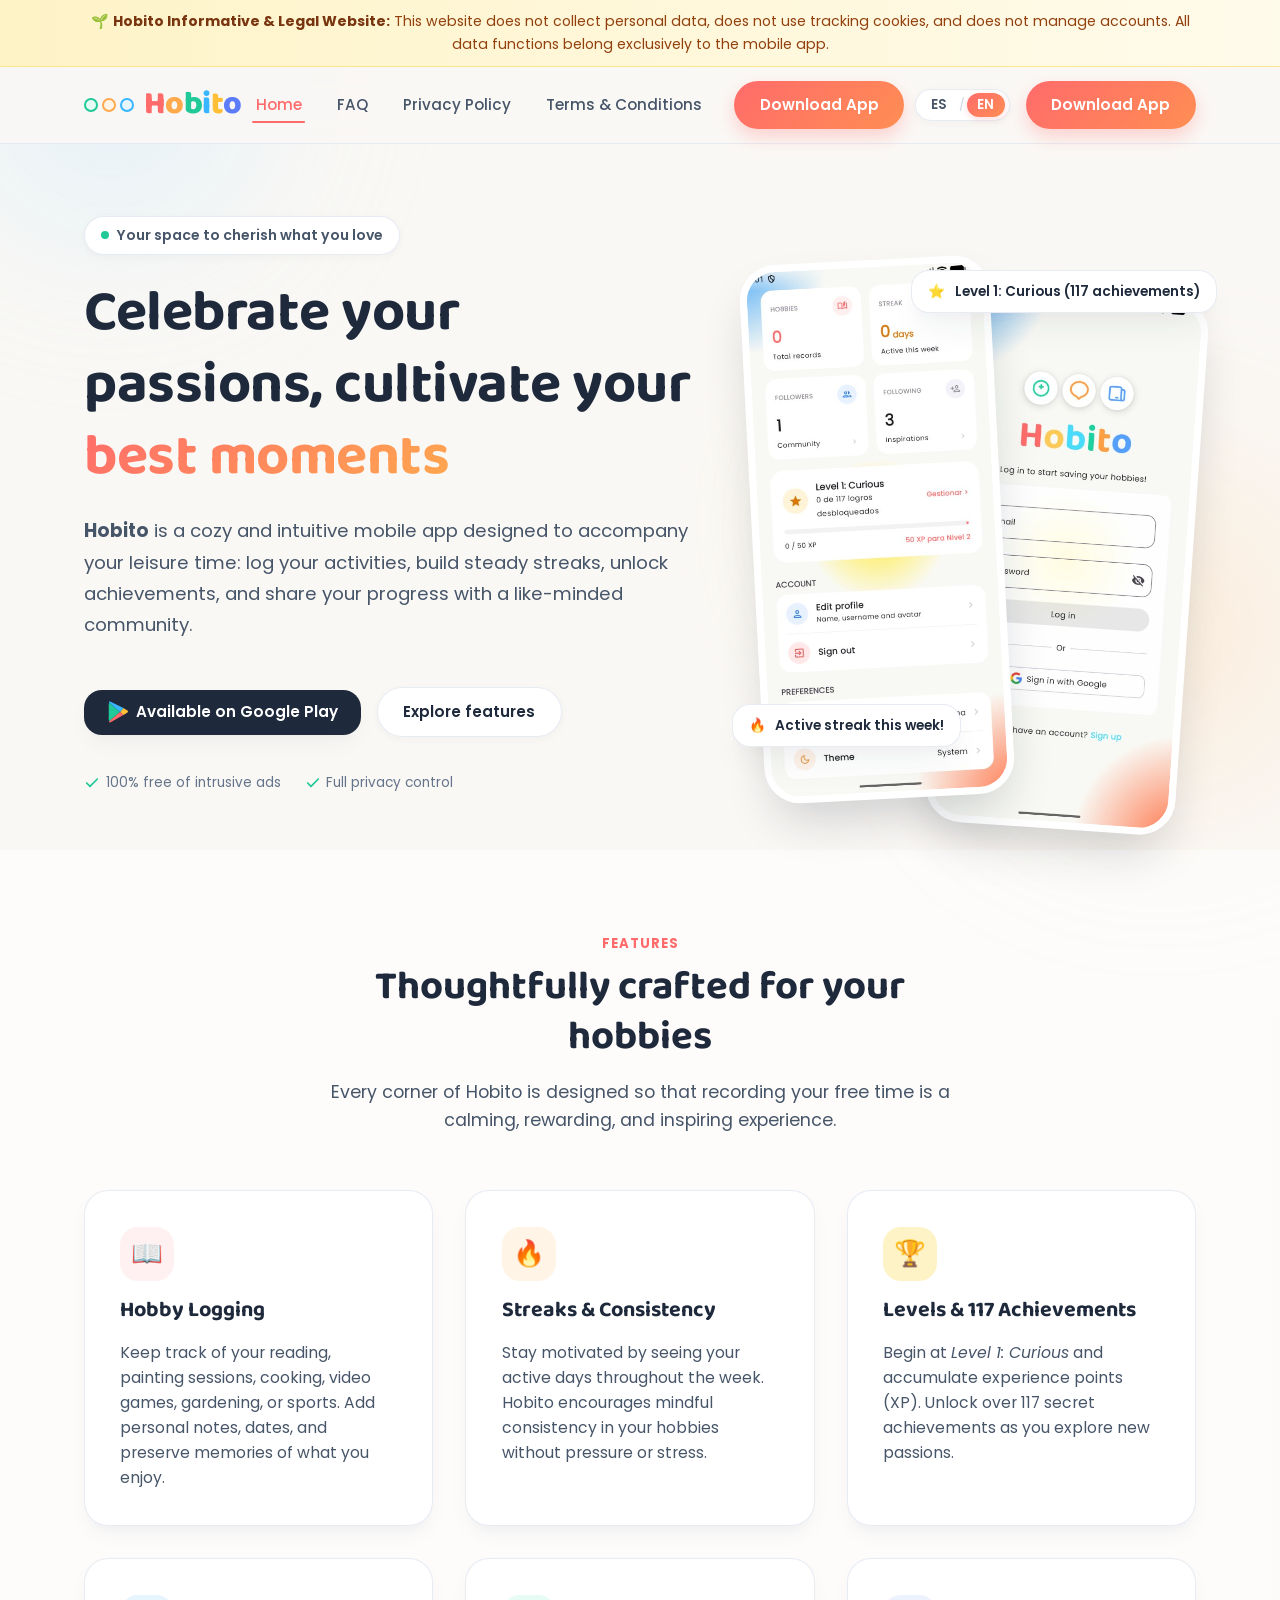
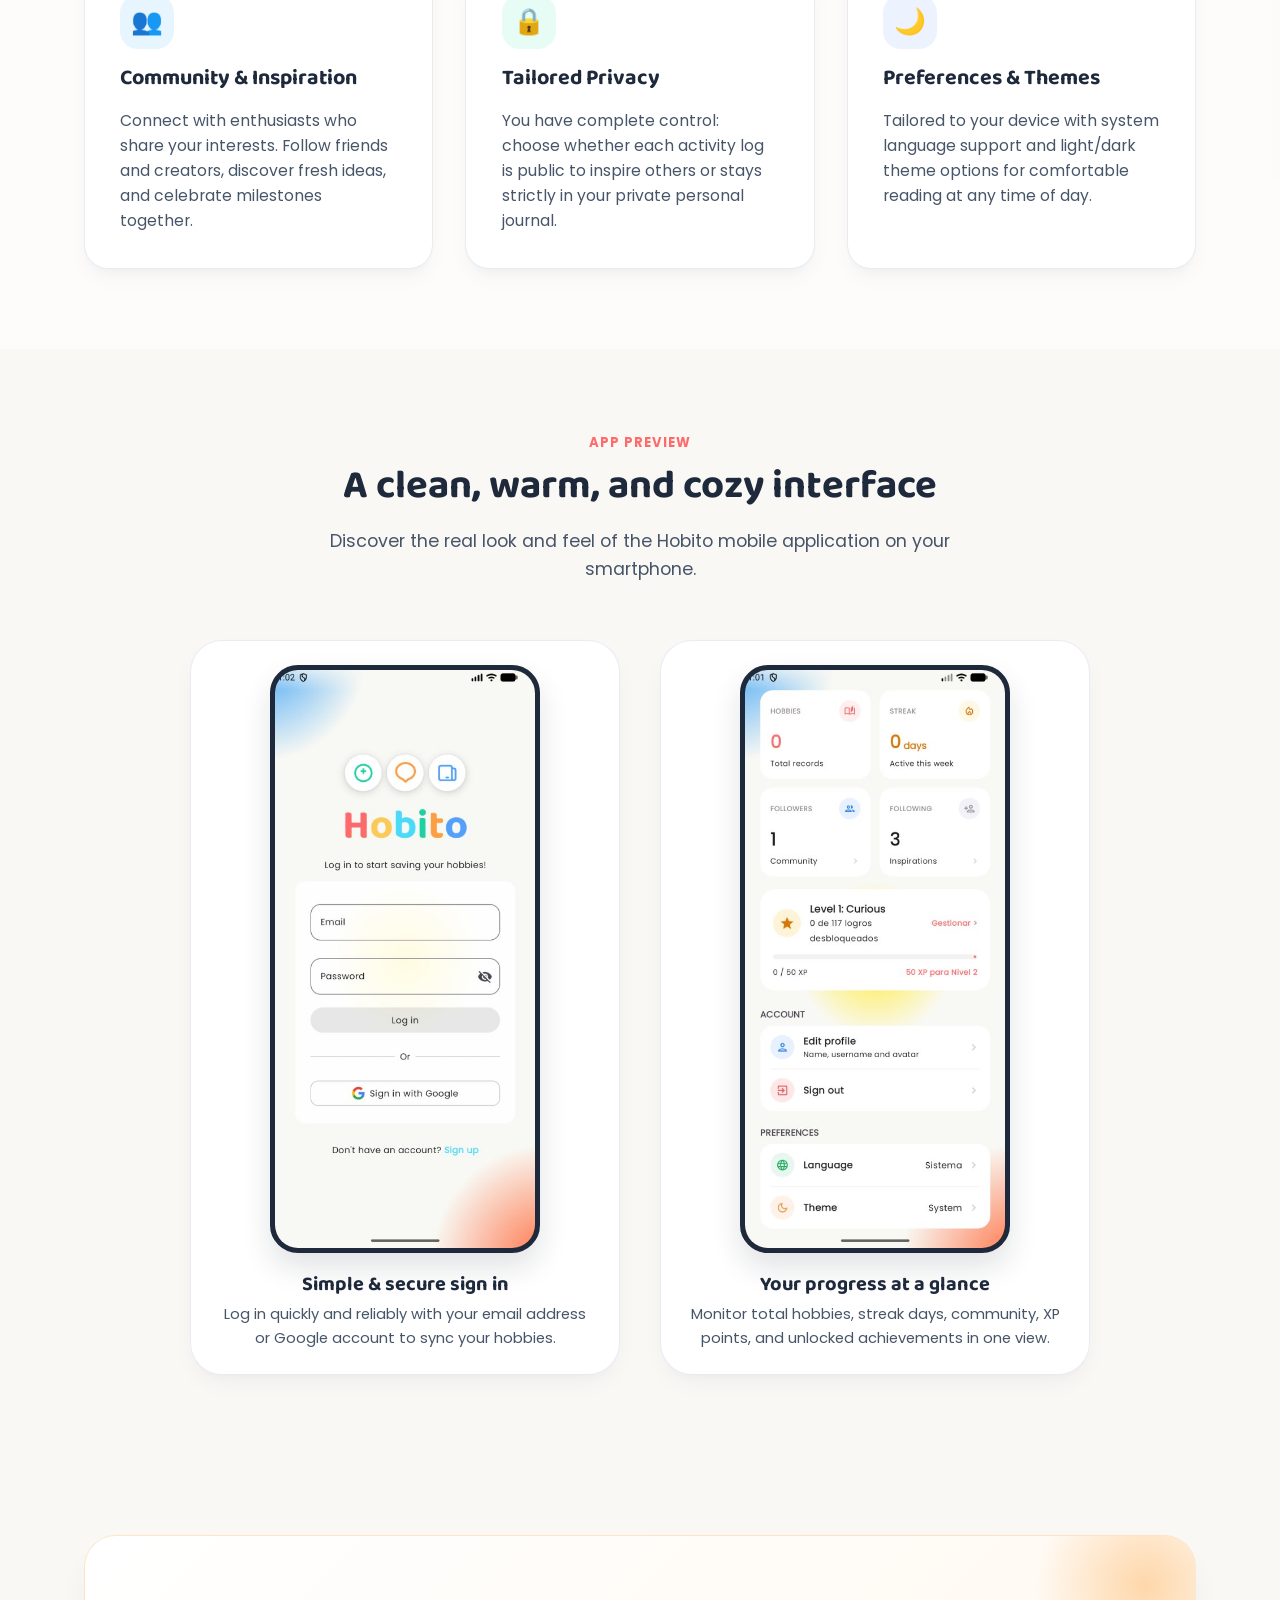
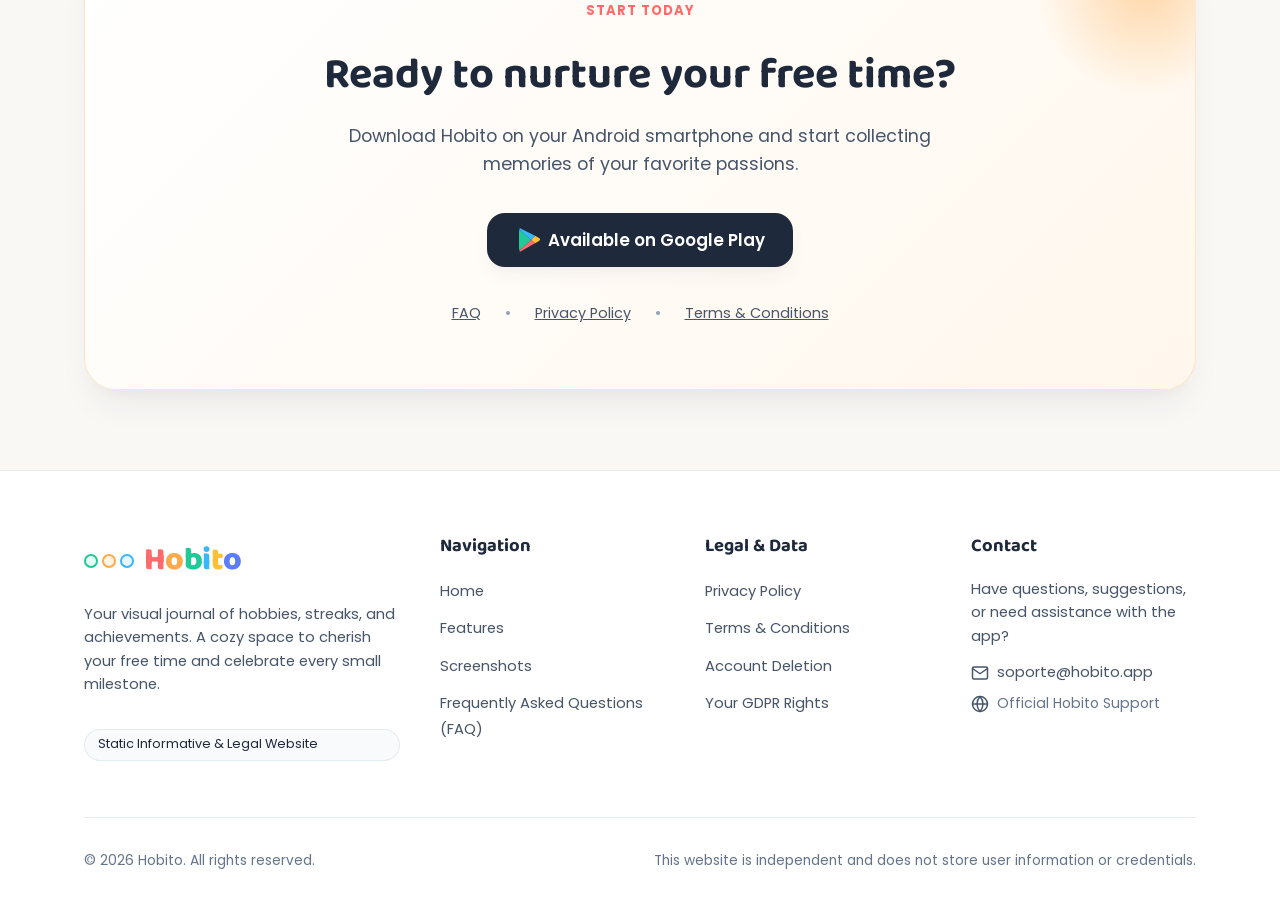
==== commit 5375f034: "Add i18n to localize languages" ====
--- a/index.html
+++ b/index.html
@@ -4,7 +4,7 @@
   <meta charset="UTF-8">
   <meta name="viewport" content="width=device-width, initial-scale=1.0">
   <title>Hobito - Tu diario de hobbies, rachas y logros</title>
-  <meta name="description" content="Hobito es la aplicación móvil para el registro y seguimiento de tus hobbies y aficiones. Controla tus rachas, desbloquea logros y comparte tu inspiración.">
+  <meta name="description" content="Hobito es la aplicación móvil para el registro y seguimiento de tus hobbies y aficiones. Controla tus rachas, desbloquea logros y comparte tu inspiración." data-i18n-desc="meta.index_desc">
   <meta name="keywords" content="Hobito, hobbies, seguimiento de hobbies, app de hábitos, rachas, logros, actividades personales">
   <meta name="author" content="Hobito">
   <meta name="robots" content="index, follow">
@@ -29,7 +29,7 @@
   <!-- Estilos compartidos -->
   <link rel="stylesheet" href="assets/css/styles.css">
 </head>
-<body>
+<body data-i18n-title="meta.index_title">
 
   <!-- Destellos ambientales inspirados en el diseño de la app -->
   <div class="ambient-glow ambient-glow-top-left" aria-hidden="true"></div>
@@ -38,7 +38,7 @@
 
   <!-- Banner informativo sobre naturaleza legal y estática -->
   <aside class="legal-disclaimer-banner" role="note">
-    <div class="container">
+    <div class="container" data-i18n-html="banner.disclaimer">
       🌱 <strong>Web informativa y legal de Hobito:</strong> Esta web no recopila datos personales, no utiliza cookies de seguimiento ni gestiona cuentas. Todas las funciones de datos corresponden exclusivamente a la app móvil.
     </div>
   </aside>
@@ -57,26 +57,37 @@
         </div>
       </a>
 
-      <!-- Botón hamburguesa móvil -->
-      <button class="nav-toggle" aria-label="Abrir menú de navegación" aria-expanded="false" aria-controls="primary-nav">
-        <span></span>
-        <span></span>
-        <span></span>
-      </button>
-
       <!-- Menú de enlaces -->
       <nav id="primary-nav" class="nav-menu" aria-label="Navegación principal">
-        <a href="index.html" class="nav-link active" aria-current="page">Inicio</a>
-        <a href="faq.html" class="nav-link">FAQ</a>
-        <a href="privacy-policy.html" class="nav-link">Política de Privacidad</a>
-        <a href="terms-and-conditions.html" class="nav-link">Términos y Condiciones</a>
+        <a href="index.html" class="nav-link active" aria-current="page" data-i18n="nav.home">Inicio</a>
+        <a href="faq.html" class="nav-link" data-i18n="nav.faq">FAQ</a>
+        <a href="privacy-policy.html" class="nav-link" data-i18n="nav.privacy">Política de Privacidad</a>
+        <a href="terms-and-conditions.html" class="nav-link" data-i18n="nav.terms">Términos y Condiciones</a>
+        
         <div class="nav-cta-mobile">
-          <a href="#descargar" class="btn btn-primary" style="width: 100%;">Descargar App</a>
+          <a href="#descargar" class="btn btn-primary" style="width: 100%;" data-i18n="nav.download">Descargar App</a>
         </div>
       </nav>
 
-      <div class="nav-cta">
-        <a href="#descargar" class="btn btn-primary">Descargar App</a>
+      <!-- Acciones de cabecera: selector de idioma + botón CTA + toggle móvil -->
+      <div class="nav-actions">
+        <!-- Selector de idioma (ES / EN) -->
+        <div class="lang-switcher" role="group" aria-label="Selector de idioma / Language selector">
+          <button type="button" class="lang-btn active" data-lang="es" aria-pressed="true">ES</button>
+          <span class="lang-divider">/</span>
+          <button type="button" class="lang-btn" data-lang="en" aria-pressed="false">EN</button>
+        </div>
+
+        <div class="nav-cta">
+          <a href="#descargar" class="btn btn-primary" data-i18n="nav.download">Descargar App</a>
+        </div>
+
+        <!-- Botón hamburguesa móvil -->
+        <button class="nav-toggle" aria-label="Abrir menú de navegación" aria-expanded="false" aria-controls="primary-nav">
+          <span></span>
+          <span></span>
+          <span></span>
+        </button>
       </div>
     </div>
   </header>
@@ -88,14 +99,14 @@
         <div class="hero-content">
           <div class="pill-tag">
             <span class="icon-dot"></span>
-            <span>Tu espacio para registrar lo que amas</span>
-          </div>
-
-          <h1 class="hero-title">
+            <span data-i18n="index.hero_tag">Tu espacio para registrar lo que amas</span>
+          </div>
+
+          <h1 class="hero-title" data-i18n-html="index.hero_title">
             Celebra tus aficiones, cultiva tus <span class="highlight-gradient">mejores momentos</span>
           </h1>
 
-          <p class="hero-description">
+          <p class="hero-description" data-i18n-html="index.hero_desc">
             <strong>Hobito</strong> es una aplicación móvil acogedora e intuitiva diseñada para acompañarte en tu tiempo libre: guarda tus actividades, construye rachas constantes, desbloquea logros y comparte tu progreso con una comunidad afín.
           </p>
 
@@ -108,10 +119,10 @@
                 <path d="M3.6 1.8L15.3 12L19 7.7L4.6 0.6C4.2 0.3 3.9 0.3 3.6 0.5C3.3 0.7 3.6 1.8 3.6 1.8Z" fill="#38B6FF"/>
                 <path d="M3.6 22.2L15.3 12L19 15.2L4.6 23.4C3.8 23.8 3.2 23.3 3.6 22.2Z" fill="#FF6B6B"/>
               </svg>
-              <span>Disponible en Google Play</span>
+              <span data-i18n="index.play_store">Disponible en Google Play</span>
             </a>
 
-            <a href="#caracteristicas" class="btn btn-secondary">
+            <a href="#caracteristicas" class="btn btn-secondary" data-i18n="index.explore_features">
               Explorar funciones
             </a>
           </div>
@@ -119,11 +130,11 @@
           <div class="hero-notes">
             <span class="hero-note-item">
               <svg width="16" height="16" viewBox="0 0 24 24" fill="none" stroke="#20C997" stroke-width="2.5" stroke-linecap="round" stroke-linejoin="round" aria-hidden="true"><polyline points="20 6 9 17 4 12"></polyline></svg>
-              100% libre de anuncios invasivos
+              <span data-i18n="index.note_ads">100% libre de anuncios invasivos</span>
             </span>
             <span class="hero-note-item">
               <svg width="16" height="16" viewBox="0 0 24 24" fill="none" stroke="#20C997" stroke-width="2.5" stroke-linecap="round" stroke-linejoin="round" aria-hidden="true"><polyline points="20 6 9 17 4 12"></polyline></svg>
-              Control total de privacidad
+              <span data-i18n="index.note_privacy">Control total de privacidad</span>
             </span>
           </div>
         </div>
@@ -144,12 +155,12 @@
             <!-- Badges flotantes -->
             <div class="floating-badge floating-badge-1">
               <span>🔥</span>
-              <span>¡Racha activa esta semana!</span>
+              <span data-i18n="index.badge_streak">¡Racha activa esta semana!</span>
             </div>
 
             <div class="floating-badge floating-badge-2">
               <span>⭐</span>
-              <span>Nivel 1: Curious (117 logros)</span>
+              <span data-i18n="index.badge_level">Nivel 1: Curious (117 logros)</span>
             </div>
           </div>
         </div>
@@ -160,9 +171,9 @@
     <section id="caracteristicas" class="section section-muted">
       <div class="container">
         <div class="section-header">
-          <span class="section-badge">Funcionalidades</span>
-          <h2 class="section-title">Diseñado con mimo para tus aficiones</h2>
-          <p class="section-subtitle">
+          <span class="section-badge" data-i18n="index.features_badge">Funcionalidades</span>
+          <h2 class="section-title" data-i18n="index.features_title">Diseñado con mimo para tus aficiones</h2>
+          <p class="section-subtitle" data-i18n="index.features_subtitle">
             Cada rincón de Hobito está pensado para que registrar tu tiempo libre sea un momento de desconexión gratificante y motivador.
           </p>
         </div>
@@ -173,8 +184,8 @@
             <div class="feature-icon-box icon-box-coral">
               <span>📖</span>
             </div>
-            <h3 class="feature-title">Registro de Hobbies</h3>
-            <p class="feature-text">
+            <h3 class="feature-title" data-i18n="index.f1_title">Registro de Hobbies</h3>
+            <p class="feature-text" data-i18n="index.f1_text">
               Lleva la cuenta de tus lecturas, sesiones de pintura, cocina, videojuegos, jardinería o deporte. Añade notas, fechas y conserva la memoria de lo que disfrutas hacer.
             </p>
           </article>
@@ -184,8 +195,8 @@
             <div class="feature-icon-box icon-box-peach">
               <span>🔥</span>
             </div>
-            <h3 class="feature-title">Rachas y Constancia</h3>
-            <p class="feature-text">
+            <h3 class="feature-title" data-i18n="index.f2_title">Rachas y Constancia</h3>
+            <p class="feature-text" data-i18n="index.f2_text">
               Mantén el ritmo viendo tus días activos en la semana. Hobito te ayuda a cuidar la constancia en tus aficiones sin presiones ni métricas estresantes.
             </p>
           </article>
@@ -195,8 +206,8 @@
             <div class="feature-icon-box icon-box-amber">
               <span>🏆</span>
             </div>
-            <h3 class="feature-title">Niveles y 117 Logros</h3>
-            <p class="feature-text">
+            <h3 class="feature-title" data-i18n="index.f3_title">Niveles y 117 Logros</h3>
+            <p class="feature-text" data-i18n-html="index.f3_text">
               Comienza en <em>Level 1: Curious</em> y acumula puntos de experiencia (XP). Desbloquea más de 117 logros secretos a medida que exploras nuevas pasiones.
             </p>
           </article>
@@ -206,8 +217,8 @@
             <div class="feature-icon-box icon-box-sky">
               <span>👥</span>
             </div>
-            <h3 class="feature-title">Comunidad e Inspiración</h3>
-            <p class="feature-text">
+            <h3 class="feature-title" data-i18n="index.f4_title">Comunidad e Inspiración</h3>
+            <p class="feature-text" data-i18n="index.f4_text">
               Conecta con personas que comparten tus intereses. Sigue a amigos y creadores, encuentra nuevas ideas y celebra los logros alcanzados.
             </p>
           </article>
@@ -217,8 +228,8 @@
             <div class="feature-icon-box icon-box-mint">
               <span>🔒</span>
             </div>
-            <h3 class="feature-title">Privacidad a tu Medida</h3>
-            <p class="feature-text">
+            <h3 class="feature-title" data-i18n="index.f5_title">Privacidad a tu Medida</h3>
+            <p class="feature-text" data-i18n="index.f5_text">
               Tú tienes el control absoluto: elige si cada registro de actividad es público para inspirar a otros o permanece estrictamente en tu diario personal privado.
             </p>
           </article>
@@ -228,8 +239,8 @@
             <div class="feature-icon-box icon-box-royal">
               <span>🌙</span>
             </div>
-            <h3 class="feature-title">Preferencias y Modos</h3>
-            <p class="feature-text">
+            <h3 class="feature-title" data-i18n="index.f6_title">Preferencias y Modos</h3>
+            <p class="feature-text" data-i18n="index.f6_text">
               Adaptado a tu dispositivo con selector de idioma del sistema y soporte para temas claro y oscuro, para que disfrutes de una lectura descansada a cualquier hora.
             </p>
           </article>
@@ -241,9 +252,9 @@
     <section id="capturas" class="section screenshots-section">
       <div class="container">
         <div class="section-header">
-          <span class="section-badge">Vistazo a la App</span>
-          <h2 class="section-title">Una interfaz limpia, cálida y acogedora</h2>
-          <p class="section-subtitle">
+          <span class="section-badge" data-i18n="index.screens_badge">Vistazo a la App</span>
+          <h2 class="section-title" data-i18n="index.screens_title">Una interfaz limpia, cálida y acogedora</h2>
+          <p class="section-subtitle" data-i18n="index.screens_subtitle">
             Descubre el aspecto real de la aplicación Hobito en tu smartphone.
           </p>
         </div>
@@ -255,8 +266,8 @@
               <img src="assets/images/app-login.jpg" alt="Captura de pantalla de bienvenida y login en Hobito" width="270" height="580" loading="lazy">
             </div>
             <div class="screenshot-caption">
-              <h4>Acceso sencillo y seguro</h4>
-              <p>Inicia sesión con tu correo electrónico o cuenta de Google de forma rápida y confiable.</p>
+              <h4 data-i18n="index.screen1_title">Acceso sencillo y seguro</h4>
+              <p data-i18n="index.screen1_desc">Inicia sesión con tu correo electrónico o cuenta de Google de forma rápida y confiable.</p>
             </div>
           </div>
 
@@ -266,8 +277,8 @@
               <img src="assets/images/app-profile.jpg" alt="Captura de pantalla del perfil y niveles de Hobito" width="270" height="580" loading="lazy">
             </div>
             <div class="screenshot-caption">
-              <h4>Tu progreso en un vistazo</h4>
-              <p>Monitorea hobbies totales, días de racha, comunidad, XP y logros desbloqueados.</p>
+              <h4 data-i18n="index.screen2_title">Tu progreso en un vistazo</h4>
+              <p data-i18n="index.screen2_desc">Monitorea hobbies totales, días de racha, comunidad, XP y logros desbloqueados.</p>
             </div>
           </div>
         </div>
@@ -279,9 +290,9 @@
       <div class="container">
         <div class="cta-box">
           <div class="cta-inner">
-            <span class="section-badge">Empieza hoy</span>
-            <h2 class="cta-title">¿Listo para cuidar tu tiempo libre?</h2>
-            <p class="cta-text">
+            <span class="section-badge" data-i18n="index.cta_badge">Empieza hoy</span>
+            <h2 class="cta-title" data-i18n="index.cta_title">¿Listo para cuidar tu tiempo libre?</h2>
+            <p class="cta-text" data-i18n="index.cta_desc">
               Descarga Hobito en tu móvil Android y comienza a recopilar los recuerdos de tus pasiones favoritas.
             </p>
 
@@ -292,15 +303,15 @@
                 <path d="M3.6 1.8L15.3 12L19 7.7L4.6 0.6C4.2 0.3 3.9 0.3 3.6 0.5C3.3 0.7 3.6 1.8 3.6 1.8Z" fill="#38B6FF"/>
                 <path d="M3.6 22.2L15.3 12L19 15.2L4.6 23.4C3.8 23.8 3.2 23.3 3.6 22.2Z" fill="#FF6B6B"/>
               </svg>
-              <span>Descargar en Google Play</span>
+              <span data-i18n="index.play_store">Disponible en Google Play</span>
             </a>
 
             <div style="display: flex; gap: 1.5rem; flex-wrap: wrap; justify-content: center; margin-top: 1rem; font-size: 0.9rem;">
-              <a href="faq.html" style="color: var(--text-secondary); text-decoration: underline;">Preguntas Frecuentes</a>
+              <a href="faq.html" style="color: var(--text-secondary); text-decoration: underline;" data-i18n="nav.faq">Preguntas Frecuentes</a>
               <span style="color: var(--text-light);">•</span>
-              <a href="privacy-policy.html" style="color: var(--text-secondary); text-decoration: underline;">Política de Privacidad</a>
+              <a href="privacy-policy.html" style="color: var(--text-secondary); text-decoration: underline;" data-i18n="nav.privacy">Política de Privacidad</a>
               <span style="color: var(--text-light);">•</span>
-              <a href="terms-and-conditions.html" style="color: var(--text-secondary); text-decoration: underline;">Términos y Condiciones</a>
+              <a href="terms-and-conditions.html" style="color: var(--text-secondary); text-decoration: underline;" data-i18n="nav.terms">Términos y Condiciones</a>
             </div>
           </div>
         </div>
@@ -324,38 +335,38 @@
               <span class="c-h">H</span><span class="c-o1">o</span><span class="c-b">b</span><span class="c-i">i</span><span class="c-t">t</span><span class="c-o2">o</span>
             </div>
           </a>
-          <p class="footer-description">
+          <p class="footer-description" data-i18n="footer.brand_desc">
             Tu diario visual de aficiones, rachas y logros. Un lugar acogedor donde valorar tu tiempo libre y celebrar cada pequeño avance.
           </p>
-          <span class="footer-legal-tag">Web Informativa y Legal Estática</span>
+          <span class="footer-legal-tag" data-i18n="footer.legal_tag">Web Informativa y Legal Estática</span>
         </div>
 
         <!-- Columna 2: Navegación -->
         <div>
-          <h4 class="footer-col-title">Navegación</h4>
+          <h4 class="footer-col-title" data-i18n="footer.nav_title">Navegación</h4>
           <ul class="footer-links">
-            <li><a href="index.html" class="footer-link">Inicio</a></li>
-            <li><a href="#caracteristicas" class="footer-link">Funcionalidades</a></li>
-            <li><a href="#capturas" class="footer-link">Capturas</a></li>
-            <li><a href="faq.html" class="footer-link">Preguntas Frecuentes (FAQ)</a></li>
+            <li><a href="index.html" class="footer-link" data-i18n="nav.home">Inicio</a></li>
+            <li><a href="#caracteristicas" class="footer-link" data-i18n="footer.features">Funcionalidades</a></li>
+            <li><a href="#capturas" class="footer-link" data-i18n="footer.screenshots">Capturas</a></li>
+            <li><a href="faq.html" class="footer-link" data-i18n="footer.faq">Preguntas Frecuentes (FAQ)</a></li>
           </ul>
         </div>
 
         <!-- Columna 3: Información Legal -->
         <div>
-          <h4 class="footer-col-title">Legalidad y Datos</h4>
+          <h4 class="footer-col-title" data-i18n="footer.legal_title">Legalidad y Datos</h4>
           <ul class="footer-links">
-            <li><a href="privacy-policy.html" class="footer-link">Política de Privacidad</a></li>
-            <li><a href="terms-and-conditions.html" class="footer-link">Términos y Condiciones</a></li>
-            <li><a href="privacy-policy.html#eliminacion-cuenta" class="footer-link">Eliminación de Cuenta</a></li>
-            <li><a href="privacy-policy.html#derechos-rgpd" class="footer-link">Tus Derechos RGPD</a></li>
+            <li><a href="privacy-policy.html" class="footer-link" data-i18n="footer.privacy">Política de Privacidad</a></li>
+            <li><a href="terms-and-conditions.html" class="footer-link" data-i18n="footer.terms">Términos y Condiciones</a></li>
+            <li><a href="privacy-policy.html#eliminacion-cuenta" class="footer-link" data-i18n="footer.delete_account">Eliminación de Cuenta</a></li>
+            <li><a href="privacy-policy.html#derechos-rgpd" class="footer-link" data-i18n="footer.gdpr_rights">Tus Derechos RGPD</a></li>
           </ul>
         </div>
 
         <!-- Columna 4: Contacto y Soporte -->
         <div>
-          <h4 class="footer-col-title">Contacto</h4>
-          <p class="footer-description" style="margin-bottom: 0.8rem;">
+          <h4 class="footer-col-title" data-i18n="footer.contact_title">Contacto</h4>
+          <p class="footer-description" style="margin-bottom: 0.8rem;" data-i18n="footer.contact_desc">
             ¿Tienes dudas, sugerencias o necesitas asistencia sobre la app?
           </p>
           <!-- Correo configurable -->
@@ -365,23 +376,25 @@
           </div>
           <div class="footer-contact-item">
             <svg width="18" height="18" viewBox="0 0 24 24" fill="none" stroke="currentColor" stroke-width="2" stroke-linecap="round" stroke-linejoin="round" aria-hidden="true"><circle cx="12" cy="12" r="10"></circle><line x1="2" y1="12" x2="22" y2="12"></line><path d="M12 2a15.3 15.3 0 0 1 4 10 15.3 15.3 0 0 1-4 10 15.3 15.3 0 0 1-4-10 15.3 15.3 0 0 1 4-10z"></path></svg>
-            <span style="color: var(--text-muted); font-size: 0.88rem;">Soporte oficial Hobito</span>
+            <span style="color: var(--text-muted); font-size: 0.88rem;" data-i18n="footer.support_label">Soporte oficial Hobito</span>
           </div>
         </div>
       </div>
 
       <div class="footer-bottom">
         <div>
-          © <span id="current-year">2026</span> Hobito. Todos los derechos reservados.
-        </div>
-        <div>
+          © <span id="current-year">2026</span> Hobito. <span data-i18n="footer.rights_reserved">Todos los derechos reservados.</span>
+        </div>
+        <div data-i18n="footer.disclaimer_bottom">
           Esta web es independiente y no almacena información de usuario ni credenciales.
         </div>
       </div>
     </div>
   </footer>
 
+  <!-- Scripts: diccionario de traducciones, motor i18n y scripts principales -->
+  <script src="assets/js/translations.js"></script>
+  <script src="assets/js/i18n.js"></script>
   <script src="assets/js/main.js"></script>
 </body>
 </html>
-
--- a/assets/css/styles.css
+++ b/assets/css/styles.css
@@ -228,6 +228,58 @@
 .brand-text .c-i { color: var(--color-sky); }
 .brand-text .c-t { color: var(--color-amber); }
 .brand-text .c-o2 { color: var(--color-royal); }
+
+/* Acciones y Selector de Idioma (i18n) */
+.nav-actions {
+  display: flex;
+  align-items: center;
+  gap: 1rem;
+}
+
+.lang-switcher {
+  display: inline-flex;
+  align-items: center;
+  background: #FFFFFF;
+  border: 1.5px solid var(--border-card);
+  border-radius: var(--radius-pill);
+  padding: 3px 4px;
+  box-shadow: var(--shadow-sm);
+  gap: 2px;
+}
+
+.lang-btn {
+  background: transparent;
+  border: none;
+  font-family: var(--font-body);
+  font-size: 0.82rem;
+  font-weight: 600;
+  color: var(--text-secondary);
+  padding: 0.35rem 0.65rem;
+  border-radius: var(--radius-pill);
+  cursor: pointer;
+  transition: var(--transition);
+  line-height: 1;
+}
+
+.lang-btn:hover {
+  color: var(--color-coral);
+}
+
+.lang-btn.active {
+  background: linear-gradient(135deg, var(--color-coral) 0%, #FF8E53 100%);
+  color: #FFFFFF;
+  box-shadow: 0 2px 6px rgba(255, 107, 107, 0.25);
+}
+
+.lang-divider {
+  color: #CBD5E1;
+  font-size: 0.75rem;
+  user-select: none;
+}
+
+.nav-lang-mobile {
+  display: none;
+}
 
 /* Enlaces del Navbar */
 .nav-menu {
@@ -1136,6 +1188,10 @@
     display: none;
   }
 
+  .nav-actions {
+    gap: 0.6rem;
+  }
+
   .nav-menu .nav-cta-mobile {
     display: block;
     width: 100%;
